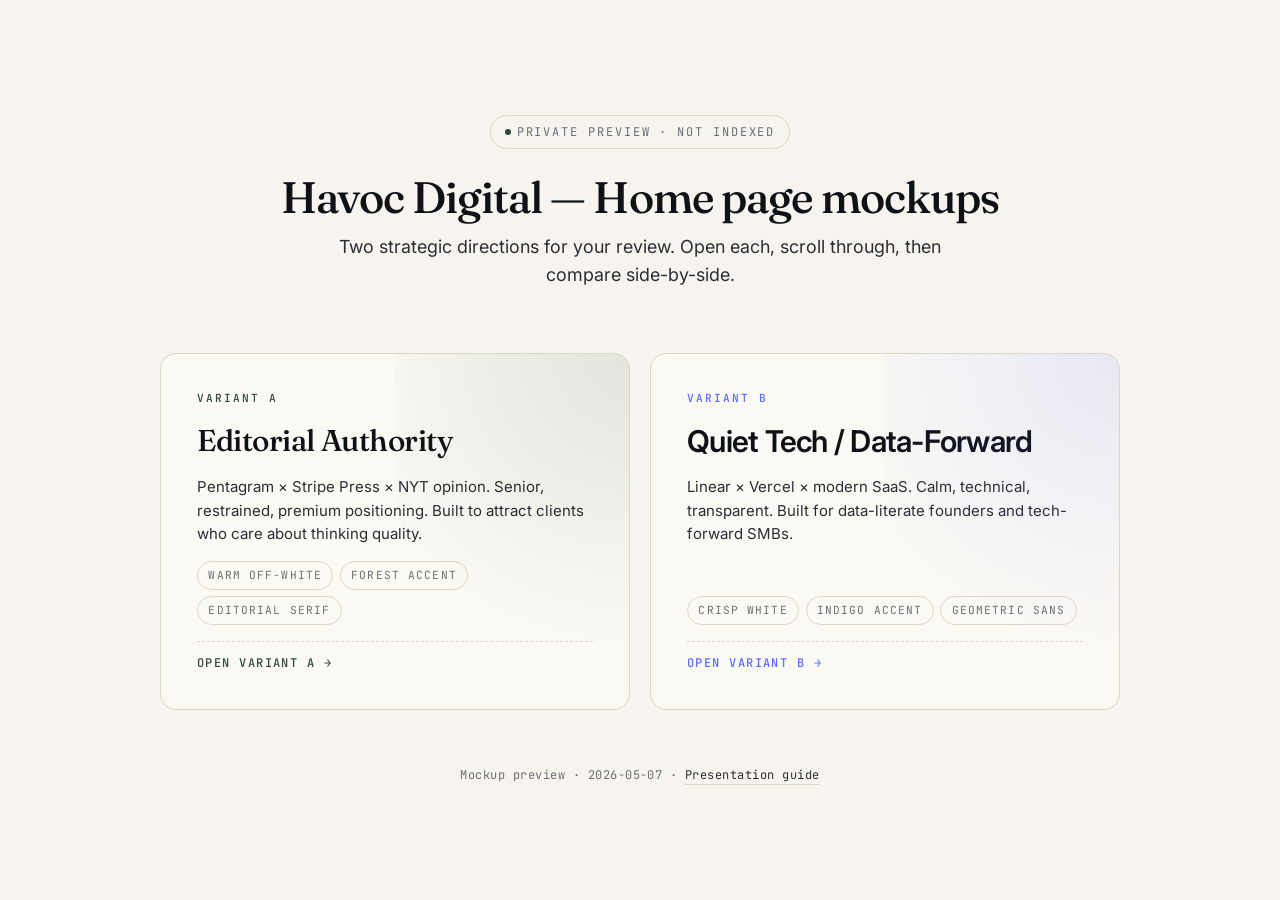
==== index.html @ 6c507b10 "feat: add landing page for client preview deploy Two-card chooser at the repo root linking to both v" ====
<!DOCTYPE html>
<html lang="en">
<head>
  <meta charset="UTF-8">
  <meta name="viewport" content="width=device-width, initial-scale=1.0">
  <meta name="robots" content="noindex, nofollow">
  <meta name="referrer" content="no-referrer">
  <title>Havoc Digital — Mockup preview</title>
  <link rel="icon" type="image/svg+xml" href="data:image/svg+xml,<svg xmlns='http://www.w3.org/2000/svg' viewBox='0 0 100 100'><rect width='100' height='100' rx='14' fill='%230E1116'/><text x='50' y='68' font-family='Georgia,serif' font-size='62' font-weight='700' text-anchor='middle' fill='white'>H</text></svg>">
  <link rel="preconnect" href="https://fonts.googleapis.com">
  <link rel="preconnect" href="https://fonts.gstatic.com" crossorigin>
  <link rel="stylesheet" href="https://fonts.googleapis.com/css2?family=Fraunces:opsz,wght@9..144,400;500;600&family=Inter:wght@400;500&family=JetBrains+Mono:wght@400;500&display=swap">
  <style>
    *,*::before,*::after { box-sizing: border-box; margin: 0; padding: 0; }
    :root {
      --bg: #F7F4EF; --ink: #0E1116; --ink-soft: #2A2D33; --ink-mute: #6B6F76;
      --rule: #DDD6C8; --bg-elev: #FBF9F4;
      --accent-a: #2F4A3A; --accent-b: #5B6CFF;
      --font-serif: 'Fraunces', Georgia, serif;
      --font-sans: 'Inter', system-ui, sans-serif;
      --font-mono: 'JetBrains Mono', monospace;
    }
    @media (prefers-color-scheme: dark) {
      :root { --bg: #0E1116; --ink: #F7F4EF; --ink-soft: #D5D2CB; --ink-mute: #8E928F; --rule: #2A2D33; --bg-elev: #15181D; }
    }
    html { background: var(--bg); color: var(--ink); font-family: var(--font-sans); -webkit-font-smoothing: antialiased; }
    body { min-height: 100dvh; display: grid; place-items: center; padding: clamp(1.5rem, 4vw, 3rem); line-height: 1.55; }

    main { width: 100%; max-width: 60rem; }
    .header { text-align: center; margin-bottom: clamp(2.5rem, 5vw, 4rem); }
    .eyebrow {
      display: inline-flex; align-items: center; gap: 0.5em;
      font-family: var(--font-mono); font-size: 0.75rem; text-transform: uppercase;
      letter-spacing: 0.16em; color: var(--ink-mute);
      padding: 0.4rem 0.875rem; border: 1px solid var(--rule); border-radius: 999px;
      margin-bottom: 1.5rem;
    }
    .eyebrow::before {
      content: ''; width: 6px; height: 6px; border-radius: 50%;
      background: var(--accent-a); box-shadow: 0 0 0 0 var(--accent-a);
      animation: pulse 2.4s ease-in-out infinite;
    }
    @keyframes pulse { 0% { box-shadow: 0 0 0 0 color-mix(in oklab, var(--accent-a) 50%, transparent); } 70% { box-shadow: 0 0 0 6px transparent; } 100% { box-shadow: 0 0 0 0 transparent; } }

    h1 {
      font-family: var(--font-serif); font-weight: 500;
      font-size: clamp(1.75rem, 1.2rem + 2vw, 2.75rem); line-height: 1.1;
      letter-spacing: -0.02em; text-wrap: balance; margin-bottom: 0.75rem;
    }
    .lede { font-size: clamp(1rem, 0.95rem + 0.3vw, 1.125rem); color: var(--ink-soft); max-width: 38rem; margin-inline: auto; text-wrap: pretty; }

    .cards {
      display: grid; gap: 1.25rem;
      grid-template-columns: 1fr;
    }
    @media (min-width: 720px) {
      .cards { grid-template-columns: 1fr 1fr; }
    }

    .card {
      background: var(--bg-elev); border: 1px solid var(--rule); border-radius: 16px;
      padding: clamp(1.5rem, 3vw, 2.25rem);
      text-decoration: none; color: inherit;
      display: flex; flex-direction: column; gap: 1rem;
      transition: border-color 240ms ease, transform 240ms ease, box-shadow 240ms ease;
      position: relative; overflow: hidden;
    }
    .card::after {
      content: ''; position: absolute; top: 0; right: 0; width: 50%; height: 100%;
      background: radial-gradient(circle at top right, var(--card-accent, transparent) 0%, transparent 70%);
      opacity: 0.12; pointer-events: none;
    }
    .card:hover { border-color: var(--card-accent); transform: translateY(-3px); box-shadow: 0 16px 36px -16px rgba(0,0,0,0.18); }
    .card:focus-visible { outline: 2px solid var(--card-accent); outline-offset: 3px; }

    .card--a { --card-accent: var(--accent-a); }
    .card--b { --card-accent: var(--accent-b); }

    .card__label {
      font-family: var(--font-mono); font-size: 0.7rem; text-transform: uppercase;
      letter-spacing: 0.18em; color: var(--card-accent); font-weight: 500;
    }
    .card__title {
      font-family: var(--font-serif); font-size: clamp(1.375rem, 1.1rem + 1vw, 1.875rem);
      font-weight: 500; line-height: 1.2; letter-spacing: -0.015em; text-wrap: balance;
    }
    .card--b .card__title { font-family: var(--font-sans); font-weight: 600; letter-spacing: -0.025em; }
    .card__desc { color: var(--ink-soft); font-size: 0.9375rem; line-height: 1.55; flex: 1; }
    .card__chips { display: flex; flex-wrap: wrap; gap: 0.4rem; }
    .chip { font-family: var(--font-mono); font-size: 0.7rem; text-transform: uppercase; letter-spacing: 0.1em; padding: 0.3rem 0.65rem; border: 1px solid var(--rule); border-radius: 999px; color: var(--ink-mute); }
    .card__cta {
      display: inline-flex; align-items: center; gap: 0.4em;
      font-family: var(--font-mono); font-size: 0.75rem; text-transform: uppercase;
      letter-spacing: 0.12em; color: var(--card-accent); font-weight: 500;
      padding-top: 0.75rem; border-top: 1px dashed var(--rule);
      transition: gap 160ms ease;
    }
    .card:hover .card__cta { gap: 0.7em; }

    .footer {
      margin-top: clamp(2.5rem, 5vw, 3.5rem); text-align: center;
      font-family: var(--font-mono); font-size: 0.75rem; letter-spacing: 0.04em;
      color: var(--ink-mute);
    }
    .footer a { color: var(--ink-soft); text-decoration: none; border-bottom: 1px solid var(--rule); padding-bottom: 1px; }
    .footer a:hover { color: var(--accent-a); border-bottom-color: var(--accent-a); }

    @media (prefers-reduced-motion: reduce) {
      *, *::before, *::after { animation-duration: 0.01ms !important; transition-duration: 0.01ms !important; }
    }
  </style>
</head>
<body>
  <main>
    <header class="header">
      <span class="eyebrow">Private preview · Not indexed</span>
      <h1>Havoc Digital — Home page mockups</h1>
      <p class="lede">Two strategic directions for your review. Open each, scroll through, then compare side-by-side.</p>
    </header>

    <section class="cards" aria-label="Mockup variants">
      <a href="./mockups/variant-a-editorial/" class="card card--a">
        <span class="card__label">Variant A</span>
        <h2 class="card__title">Editorial Authority</h2>
        <p class="card__desc">Pentagram × Stripe Press × NYT opinion. Senior, restrained, premium positioning. Built to attract clients who care about thinking quality.</p>
        <div class="card__chips">
          <span class="chip">Warm off-white</span>
          <span class="chip">Forest accent</span>
          <span class="chip">Editorial serif</span>
        </div>
        <span class="card__cta">Open Variant A →</span>
      </a>

      <a href="./mockups/variant-b-quiet-tech/" class="card card--b">
        <span class="card__label">Variant B</span>
        <h2 class="card__title">Quiet Tech / Data-Forward</h2>
        <p class="card__desc">Linear × Vercel × modern SaaS. Calm, technical, transparent. Built for data-literate founders and tech-forward SMBs.</p>
        <div class="card__chips">
          <span class="chip">Crisp white</span>
          <span class="chip">Indigo accent</span>
          <span class="chip">Geometric sans</span>
        </div>
        <span class="card__cta">Open Variant B →</span>
      </a>
    </section>

    <p class="footer">
      Mockup preview · 2026-05-07 · <a href="./mockups/README.md">Presentation guide</a>
    </p>
  </main>
</body>
</html>
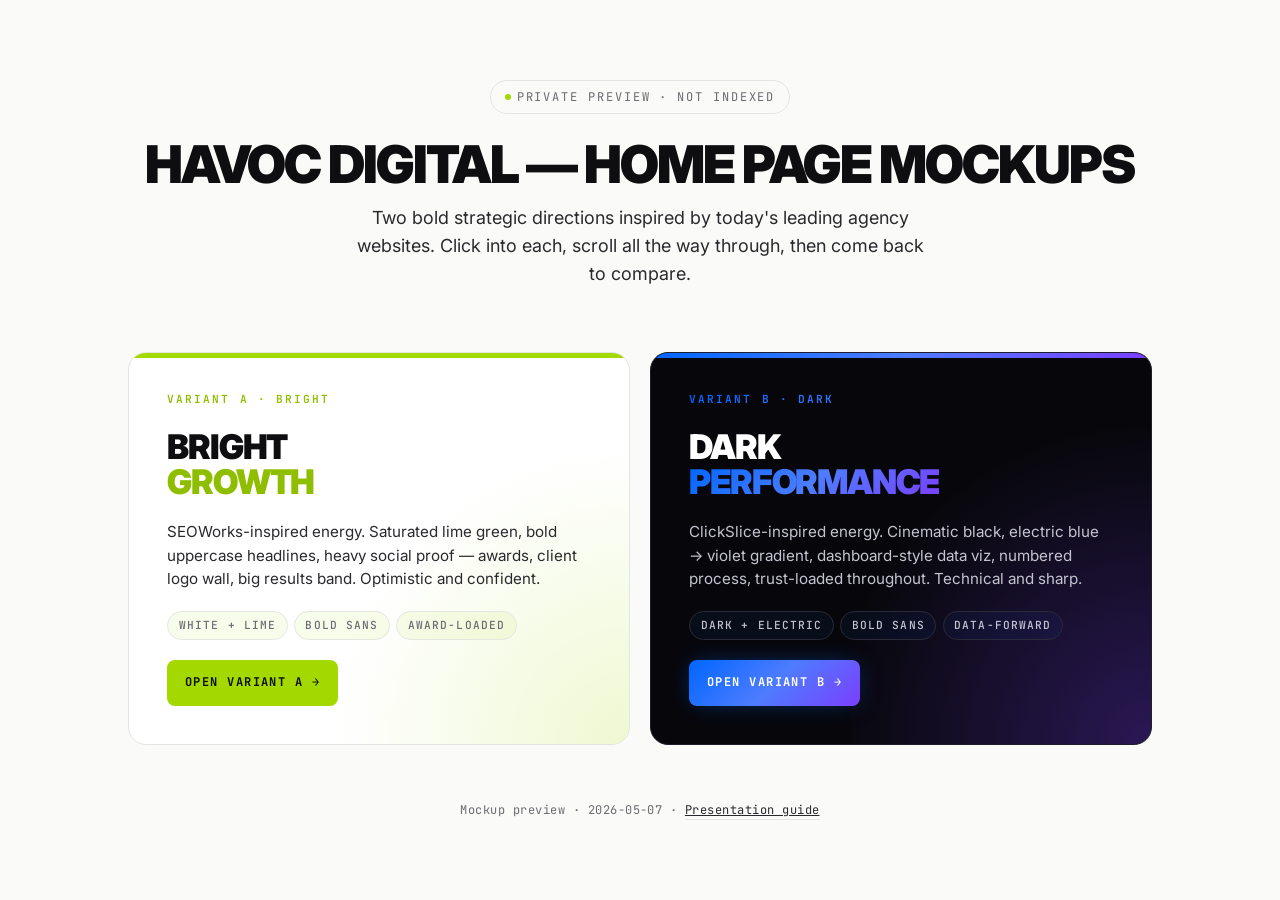
==== commit b6e18de8: "feat: rebuild both variants as bold modern-agency designs Replaced muted/calm aesthetics with compet" ====
--- a/index.html
+++ b/index.html
@@ -6,27 +6,29 @@
   <meta name="robots" content="noindex, nofollow">
   <meta name="referrer" content="no-referrer">
   <title>Havoc Digital — Mockup preview</title>
-  <link rel="icon" type="image/svg+xml" href="data:image/svg+xml,<svg xmlns='http://www.w3.org/2000/svg' viewBox='0 0 100 100'><rect width='100' height='100' rx='14' fill='%230E1116'/><text x='50' y='68' font-family='Georgia,serif' font-size='62' font-weight='700' text-anchor='middle' fill='white'>H</text></svg>">
+  <link rel="icon" type="image/svg+xml" href="data:image/svg+xml,<svg xmlns='http://www.w3.org/2000/svg' viewBox='0 0 100 100'><rect width='100' height='100' rx='14' fill='%230E0E10'/><text x='50' y='72' font-family='-apple-system,sans-serif' font-size='68' font-weight='900' text-anchor='middle' fill='%23A4D900'>H</text></svg>">
   <link rel="preconnect" href="https://fonts.googleapis.com">
   <link rel="preconnect" href="https://fonts.gstatic.com" crossorigin>
-  <link rel="stylesheet" href="https://fonts.googleapis.com/css2?family=Fraunces:opsz,wght@9..144,400;500;600&family=Inter:wght@400;500&family=JetBrains+Mono:wght@400;500&display=swap">
+  <link rel="stylesheet" href="https://fonts.googleapis.com/css2?family=Inter:wght@400;500;700;800;900&family=JetBrains+Mono:wght@400;500&display=swap">
   <style>
     *,*::before,*::after { box-sizing: border-box; margin: 0; padding: 0; }
     :root {
-      --bg: #F7F4EF; --ink: #0E1116; --ink-soft: #2A2D33; --ink-mute: #6B6F76;
-      --rule: #DDD6C8; --bg-elev: #FBF9F4;
-      --accent-a: #2F4A3A; --accent-b: #5B6CFF;
-      --font-serif: 'Fraunces', Georgia, serif;
-      --font-sans: 'Inter', system-ui, sans-serif;
+      --bg: #FAFAF8; --ink: #0E0E10; --ink-soft: #2A2A2E; --ink-mute: #6B6B72;
+      --rule: #E5E5E2; --bg-elev: #FFFFFF;
+      --lime: #A4D900; --lime-deep: #8FBE00; --lime-soft: #E8F5BC;
+      --blue: #0066FF; --violet: #7B3FFF;
+      --gradient: linear-gradient(135deg, #0066FF 0%, #4D7CFF 50%, #7B3FFF 100%);
+      --font: 'Inter', system-ui, sans-serif;
       --font-mono: 'JetBrains Mono', monospace;
+      --ease: cubic-bezier(0.2, 0.7, 0.25, 1);
     }
     @media (prefers-color-scheme: dark) {
-      :root { --bg: #0E1116; --ink: #F7F4EF; --ink-soft: #D5D2CB; --ink-mute: #8E928F; --rule: #2A2D33; --bg-elev: #15181D; }
-    }
-    html { background: var(--bg); color: var(--ink); font-family: var(--font-sans); -webkit-font-smoothing: antialiased; }
+      :root { --bg: #07070B; --ink: #FFFFFF; --ink-soft: #C4C4D0; --ink-mute: #7E7E92; --rule: #1F1F2C; --bg-elev: #0F0F15; }
+    }
+    html { background: var(--bg); color: var(--ink); font-family: var(--font); -webkit-font-smoothing: antialiased; }
     body { min-height: 100dvh; display: grid; place-items: center; padding: clamp(1.5rem, 4vw, 3rem); line-height: 1.55; }
 
-    main { width: 100%; max-width: 60rem; }
+    main { width: 100%; max-width: 64rem; }
     .header { text-align: center; margin-bottom: clamp(2.5rem, 5vw, 4rem); }
     .eyebrow {
       display: inline-flex; align-items: center; gap: 0.5em;
@@ -37,15 +39,16 @@
     }
     .eyebrow::before {
       content: ''; width: 6px; height: 6px; border-radius: 50%;
-      background: var(--accent-a); box-shadow: 0 0 0 0 var(--accent-a);
+      background: var(--lime); box-shadow: 0 0 0 0 var(--lime);
       animation: pulse 2.4s ease-in-out infinite;
     }
-    @keyframes pulse { 0% { box-shadow: 0 0 0 0 color-mix(in oklab, var(--accent-a) 50%, transparent); } 70% { box-shadow: 0 0 0 6px transparent; } 100% { box-shadow: 0 0 0 0 transparent; } }
+    @keyframes pulse { 0% { box-shadow: 0 0 0 0 rgba(164,217,0,0.5); } 70% { box-shadow: 0 0 0 6px transparent; } 100% { box-shadow: 0 0 0 0 transparent; } }
 
     h1 {
-      font-family: var(--font-serif); font-weight: 500;
-      font-size: clamp(1.75rem, 1.2rem + 2vw, 2.75rem); line-height: 1.1;
-      letter-spacing: -0.02em; text-wrap: balance; margin-bottom: 0.75rem;
+      font-family: var(--font); font-weight: 900;
+      font-size: clamp(2rem, 1.4rem + 2.5vw, 3.25rem); line-height: 1.05;
+      letter-spacing: -0.04em; text-wrap: balance; margin-bottom: 0.75rem;
+      text-transform: uppercase;
     }
     .lede { font-size: clamp(1rem, 0.95rem + 0.3vw, 1.125rem); color: var(--ink-soft); max-width: 38rem; margin-inline: auto; text-wrap: pretty; }
 
@@ -58,55 +61,117 @@
     }
 
     .card {
-      background: var(--bg-elev); border: 1px solid var(--rule); border-radius: 16px;
-      padding: clamp(1.5rem, 3vw, 2.25rem);
-      text-decoration: none; color: inherit;
-      display: flex; flex-direction: column; gap: 1rem;
-      transition: border-color 240ms ease, transform 240ms ease, box-shadow 240ms ease;
+      border-radius: 18px;
+      padding: clamp(1.75rem, 3vw, 2.5rem);
+      text-decoration: none;
+      display: flex; flex-direction: column; gap: 1.25rem;
+      transition: transform 240ms var(--ease), box-shadow 240ms var(--ease);
       position: relative; overflow: hidden;
-    }
-    .card::after {
-      content: ''; position: absolute; top: 0; right: 0; width: 50%; height: 100%;
-      background: radial-gradient(circle at top right, var(--card-accent, transparent) 0%, transparent 70%);
-      opacity: 0.12; pointer-events: none;
-    }
-    .card:hover { border-color: var(--card-accent); transform: translateY(-3px); box-shadow: 0 16px 36px -16px rgba(0,0,0,0.18); }
-    .card:focus-visible { outline: 2px solid var(--card-accent); outline-offset: 3px; }
-
-    .card--a { --card-accent: var(--accent-a); }
-    .card--b { --card-accent: var(--accent-b); }
+      min-height: 22rem;
+    }
+    .card:hover { transform: translateY(-4px); }
+    .card:focus-visible { outline: 2px solid currentColor; outline-offset: 3px; }
+
+    /* Variant A — bright lime */
+    .card--a {
+      background: var(--bg-elev);
+      border: 1.5px solid var(--rule);
+      color: var(--ink);
+    }
+    .card--a:hover { box-shadow: 0 24px 48px -16px rgba(0,0,0,0.18); border-color: var(--lime-deep); }
+    .card--a::before {
+      content: ''; position: absolute; top: 0; left: 0; right: 0; height: 5px;
+      background: var(--lime);
+    }
+    .card--a::after {
+      content: ''; position: absolute; bottom: 0; right: 0;
+      width: 60%; height: 100%;
+      background: radial-gradient(circle at bottom right, rgba(164,217,0,0.18) 0%, transparent 60%);
+      pointer-events: none;
+    }
+
+    /* Variant B — dark electric */
+    .card--b {
+      background: #07070B;
+      border: 1.5px solid #1F1F2C;
+      color: #FFFFFF;
+      position: relative;
+    }
+    .card--b:hover { box-shadow: 0 24px 48px -16px rgba(0,102,255,0.4), 0 0 0 1px rgba(0,102,255,0.4); }
+    .card--b::before {
+      content: ''; position: absolute; top: 0; left: 0; right: 0; height: 5px;
+      background: var(--gradient);
+    }
+    .card--b::after {
+      content: ''; position: absolute; bottom: 0; right: 0;
+      width: 60%; height: 100%;
+      background: radial-gradient(circle at bottom right, rgba(123,63,255,0.30) 0%, transparent 65%);
+      pointer-events: none;
+    }
 
     .card__label {
       font-family: var(--font-mono); font-size: 0.7rem; text-transform: uppercase;
-      letter-spacing: 0.18em; color: var(--card-accent); font-weight: 500;
-    }
+      letter-spacing: 0.18em; font-weight: 600;
+      position: relative; z-index: 1;
+    }
+    .card--a .card__label { color: var(--lime-deep); }
+    .card--b .card__label {
+      background: var(--gradient); -webkit-background-clip: text; background-clip: text;
+      -webkit-text-fill-color: transparent; color: transparent;
+    }
+
     .card__title {
-      font-family: var(--font-serif); font-size: clamp(1.375rem, 1.1rem + 1vw, 1.875rem);
-      font-weight: 500; line-height: 1.2; letter-spacing: -0.015em; text-wrap: balance;
-    }
-    .card--b .card__title { font-family: var(--font-sans); font-weight: 600; letter-spacing: -0.025em; }
-    .card__desc { color: var(--ink-soft); font-size: 0.9375rem; line-height: 1.55; flex: 1; }
-    .card__chips { display: flex; flex-wrap: wrap; gap: 0.4rem; }
-    .chip { font-family: var(--font-mono); font-size: 0.7rem; text-transform: uppercase; letter-spacing: 0.1em; padding: 0.3rem 0.65rem; border: 1px solid var(--rule); border-radius: 999px; color: var(--ink-mute); }
+      font-family: var(--font); font-weight: 900;
+      font-size: clamp(1.5rem, 1.2rem + 1.2vw, 2.125rem);
+      line-height: 1.05; letter-spacing: -0.035em; text-wrap: balance;
+      text-transform: uppercase;
+      position: relative; z-index: 1;
+    }
+    .card--a .card__title em { color: var(--lime-deep); font-style: normal; }
+    .card--b .card__title em {
+      background: var(--gradient); -webkit-background-clip: text; background-clip: text;
+      -webkit-text-fill-color: transparent; color: transparent; font-style: normal;
+    }
+
+    .card__desc {
+      font-size: 0.95rem; line-height: 1.55; flex: 1;
+      position: relative; z-index: 1;
+    }
+    .card--a .card__desc { color: var(--ink-soft); }
+    .card--b .card__desc { color: #C4C4D0; }
+
+    .card__chips { display: flex; flex-wrap: wrap; gap: 0.4rem; position: relative; z-index: 1; }
+    .chip {
+      font-family: var(--font-mono); font-size: 0.7rem; text-transform: uppercase; letter-spacing: 0.1em;
+      padding: 0.3rem 0.65rem; border-radius: 999px; font-weight: 500;
+    }
+    .card--a .chip { border: 1px solid var(--rule); color: var(--ink-mute); background: rgba(164,217,0,0.08); }
+    .card--b .chip { border: 1px solid #2A2A38; color: #C4C4D0; background: rgba(0,102,255,0.06); }
+
     .card__cta {
       display: inline-flex; align-items: center; gap: 0.4em;
       font-family: var(--font-mono); font-size: 0.75rem; text-transform: uppercase;
-      letter-spacing: 0.12em; color: var(--card-accent); font-weight: 500;
-      padding-top: 0.75rem; border-top: 1px dashed var(--rule);
-      transition: gap 160ms ease;
-    }
-    .card:hover .card__cta { gap: 0.7em; }
+      letter-spacing: 0.12em; font-weight: 700;
+      padding: 0.85rem 1.1rem; border-radius: 8px;
+      transition: gap 160ms var(--ease), transform 160ms var(--ease);
+      align-self: flex-start; margin-top: auto;
+      position: relative; z-index: 1;
+    }
+    .card--a .card__cta { background: var(--lime); color: var(--ink); }
+    .card--a:hover .card__cta { gap: 0.7em; background: var(--ink); color: var(--lime); }
+    .card--b .card__cta { background: var(--gradient); color: #FFFFFF; box-shadow: 0 0 24px -6px rgba(0,102,255,0.5); }
+    .card--b:hover .card__cta { gap: 0.7em; }
 
     .footer {
       margin-top: clamp(2.5rem, 5vw, 3.5rem); text-align: center;
       font-family: var(--font-mono); font-size: 0.75rem; letter-spacing: 0.04em;
       color: var(--ink-mute);
     }
-    .footer a { color: var(--ink-soft); text-decoration: none; border-bottom: 1px solid var(--rule); padding-bottom: 1px; }
-    .footer a:hover { color: var(--accent-a); border-bottom-color: var(--accent-a); }
+    .footer a { color: var(--ink-soft); border-bottom: 1px solid var(--rule); padding-bottom: 1px; }
+    .footer a:hover { color: var(--lime-deep); border-bottom-color: var(--lime-deep); }
 
     @media (prefers-reduced-motion: reduce) {
-      *, *::before, *::after { animation-duration: 0.01ms !important; transition-duration: 0.01ms !important; }
+      *,*::before,*::after { animation-duration: 0.01ms !important; transition-duration: 0.01ms !important; }
     }
   </style>
 </head>
@@ -115,33 +180,35 @@
     <header class="header">
       <span class="eyebrow">Private preview · Not indexed</span>
       <h1>Havoc Digital — Home page mockups</h1>
-      <p class="lede">Two strategic directions for your review. Open each, scroll through, then compare side-by-side.</p>
+      <p class="lede">Two bold strategic directions inspired by today's leading agency websites. Click into each, scroll all the way through, then come back to compare.</p>
     </header>
 
     <section class="cards" aria-label="Mockup variants">
+
       <a href="./mockups/variant-a-editorial/" class="card card--a">
-        <span class="card__label">Variant A</span>
-        <h2 class="card__title">Editorial Authority</h2>
-        <p class="card__desc">Pentagram × Stripe Press × NYT opinion. Senior, restrained, premium positioning. Built to attract clients who care about thinking quality.</p>
+        <span class="card__label">Variant A · Bright</span>
+        <h2 class="card__title">Bright<br><em>Growth</em></h2>
+        <p class="card__desc">SEOWorks-inspired energy. Saturated lime green, bold uppercase headlines, heavy social proof — awards, client logo wall, big results band. Optimistic and confident.</p>
         <div class="card__chips">
-          <span class="chip">Warm off-white</span>
-          <span class="chip">Forest accent</span>
-          <span class="chip">Editorial serif</span>
+          <span class="chip">White + lime</span>
+          <span class="chip">Bold sans</span>
+          <span class="chip">Award-loaded</span>
         </div>
         <span class="card__cta">Open Variant A →</span>
       </a>
 
       <a href="./mockups/variant-b-quiet-tech/" class="card card--b">
-        <span class="card__label">Variant B</span>
-        <h2 class="card__title">Quiet Tech / Data-Forward</h2>
-        <p class="card__desc">Linear × Vercel × modern SaaS. Calm, technical, transparent. Built for data-literate founders and tech-forward SMBs.</p>
+        <span class="card__label">Variant B · Dark</span>
+        <h2 class="card__title">Dark<br><em>Performance</em></h2>
+        <p class="card__desc">ClickSlice-inspired energy. Cinematic black, electric blue → violet gradient, dashboard-style data viz, numbered process, trust-loaded throughout. Technical and sharp.</p>
         <div class="card__chips">
-          <span class="chip">Crisp white</span>
-          <span class="chip">Indigo accent</span>
-          <span class="chip">Geometric sans</span>
+          <span class="chip">Dark + electric</span>
+          <span class="chip">Bold sans</span>
+          <span class="chip">Data-forward</span>
         </div>
         <span class="card__cta">Open Variant B →</span>
       </a>
+
     </section>
 
     <p class="footer">
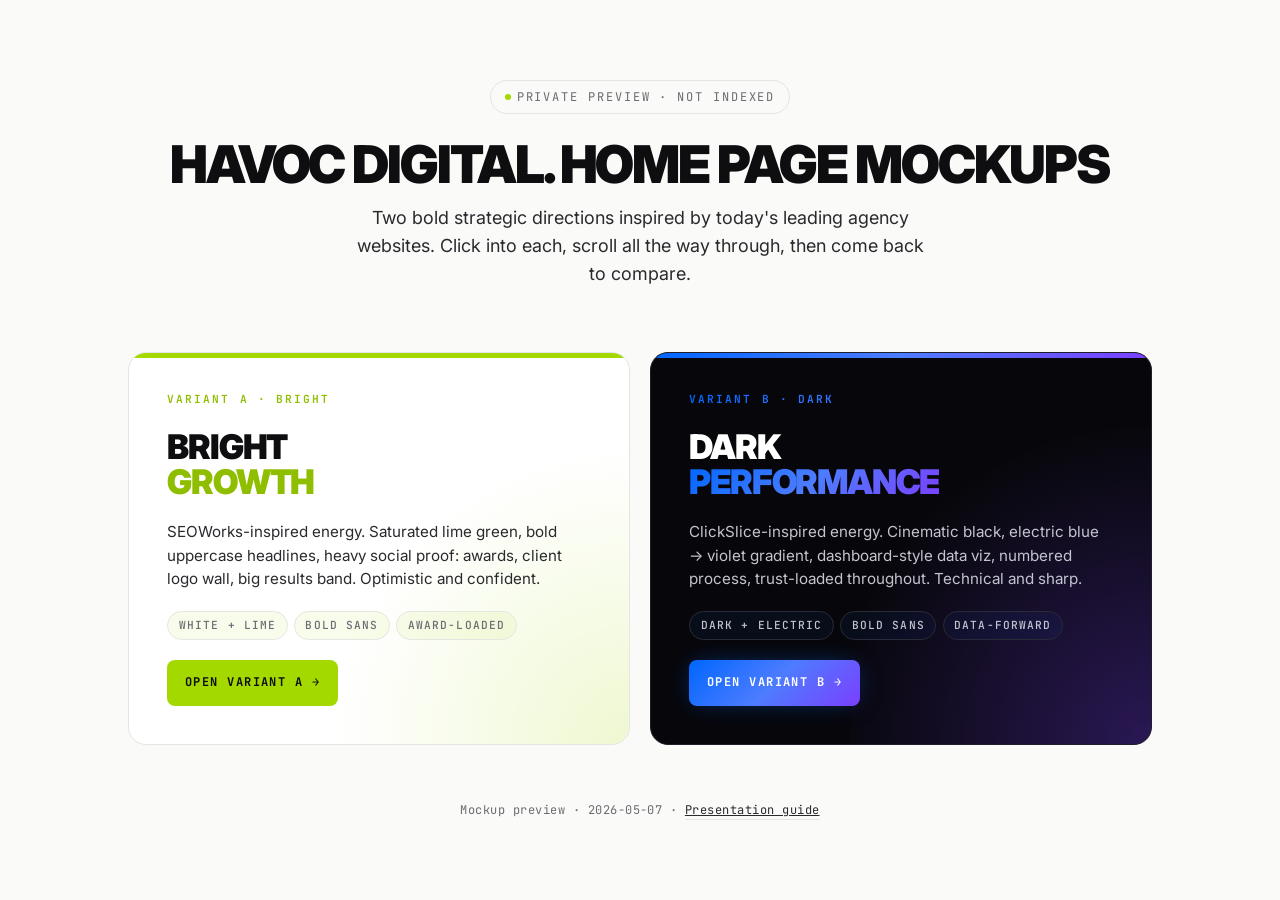
==== commit 8b15cb46: "fix: remove all em dashes, emojis, and AI-tell phrasing Applied humanizer skill principles to both v" ====
--- a/index.html
+++ b/index.html
@@ -5,7 +5,7 @@
   <meta name="viewport" content="width=device-width, initial-scale=1.0">
   <meta name="robots" content="noindex, nofollow">
   <meta name="referrer" content="no-referrer">
-  <title>Havoc Digital — Mockup preview</title>
+  <title>Havoc Digital. Mockup preview</title>
   <link rel="icon" type="image/svg+xml" href="data:image/svg+xml,<svg xmlns='http://www.w3.org/2000/svg' viewBox='0 0 100 100'><rect width='100' height='100' rx='14' fill='%230E0E10'/><text x='50' y='72' font-family='-apple-system,sans-serif' font-size='68' font-weight='900' text-anchor='middle' fill='%23A4D900'>H</text></svg>">
   <link rel="preconnect" href="https://fonts.googleapis.com">
   <link rel="preconnect" href="https://fonts.gstatic.com" crossorigin>
@@ -72,7 +72,7 @@
     .card:hover { transform: translateY(-4px); }
     .card:focus-visible { outline: 2px solid currentColor; outline-offset: 3px; }
 
-    /* Variant A — bright lime */
+    /* Variant A: bright lime */
     .card--a {
       background: var(--bg-elev);
       border: 1.5px solid var(--rule);
@@ -90,7 +90,7 @@
       pointer-events: none;
     }
 
-    /* Variant B — dark electric */
+    /* Variant B: dark electric */
     .card--b {
       background: #07070B;
       border: 1.5px solid #1F1F2C;
@@ -179,7 +179,7 @@
   <main>
     <header class="header">
       <span class="eyebrow">Private preview · Not indexed</span>
-      <h1>Havoc Digital — Home page mockups</h1>
+      <h1>Havoc Digital. Home page mockups</h1>
       <p class="lede">Two bold strategic directions inspired by today's leading agency websites. Click into each, scroll all the way through, then come back to compare.</p>
     </header>
 
@@ -188,7 +188,7 @@
       <a href="./mockups/variant-a-editorial/" class="card card--a">
         <span class="card__label">Variant A · Bright</span>
         <h2 class="card__title">Bright<br><em>Growth</em></h2>
-        <p class="card__desc">SEOWorks-inspired energy. Saturated lime green, bold uppercase headlines, heavy social proof — awards, client logo wall, big results band. Optimistic and confident.</p>
+        <p class="card__desc">SEOWorks-inspired energy. Saturated lime green, bold uppercase headlines, heavy social proof: awards, client logo wall, big results band. Optimistic and confident.</p>
         <div class="card__chips">
           <span class="chip">White + lime</span>
           <span class="chip">Bold sans</span>
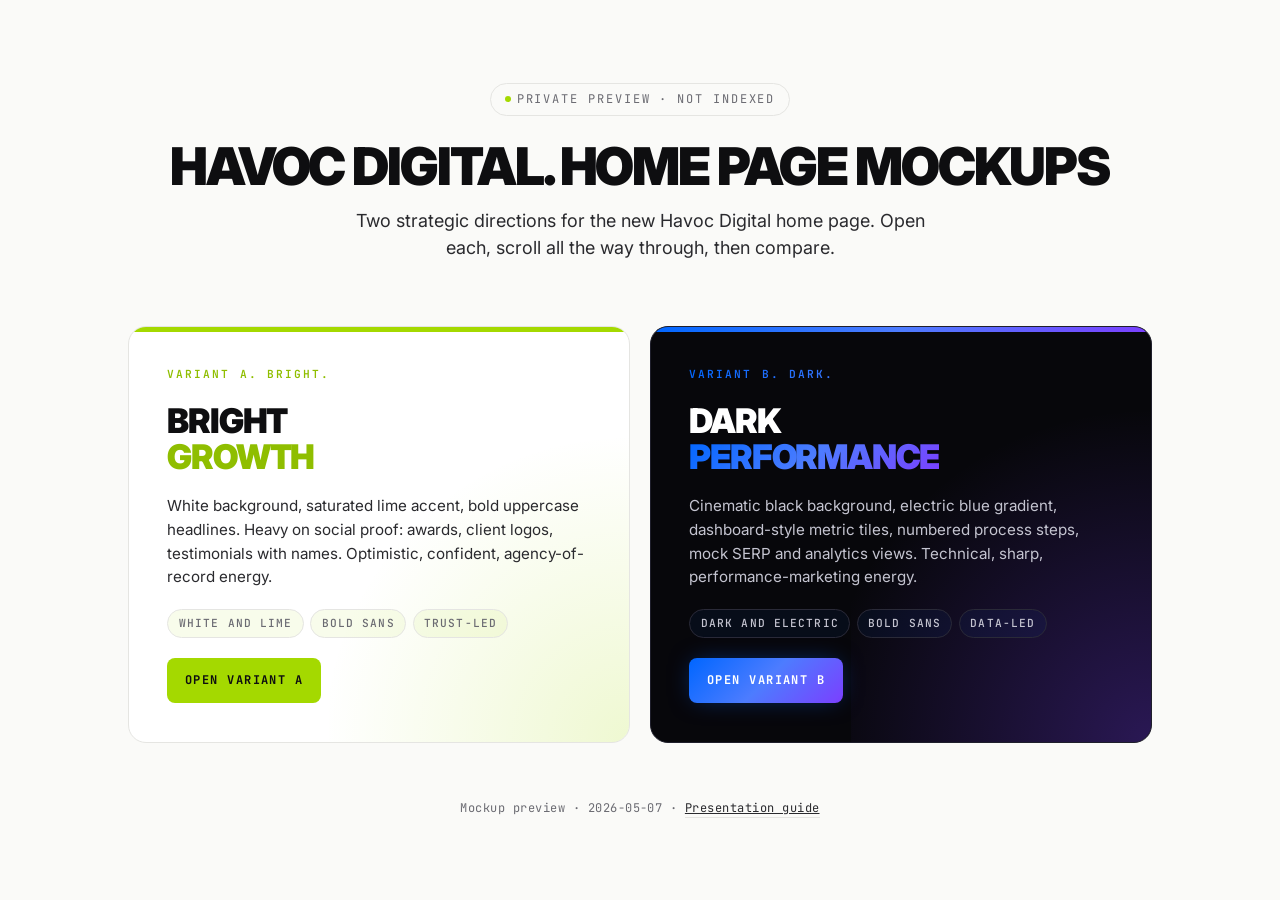
==== commit cf76572d: "fix: original copy, marketing terminology, real Unsplash images Replaced competitor-borrowed phrasin" ====
--- a/index.html
+++ b/index.html
@@ -180,33 +180,33 @@
     <header class="header">
       <span class="eyebrow">Private preview · Not indexed</span>
       <h1>Havoc Digital. Home page mockups</h1>
-      <p class="lede">Two bold strategic directions inspired by today's leading agency websites. Click into each, scroll all the way through, then come back to compare.</p>
+      <p class="lede">Two strategic directions for the new Havoc Digital home page. Open each, scroll all the way through, then compare.</p>
     </header>
 
     <section class="cards" aria-label="Mockup variants">
 
       <a href="./mockups/variant-a-editorial/" class="card card--a">
-        <span class="card__label">Variant A · Bright</span>
+        <span class="card__label">Variant A. Bright.</span>
         <h2 class="card__title">Bright<br><em>Growth</em></h2>
-        <p class="card__desc">SEOWorks-inspired energy. Saturated lime green, bold uppercase headlines, heavy social proof: awards, client logo wall, big results band. Optimistic and confident.</p>
+        <p class="card__desc">White background, saturated lime accent, bold uppercase headlines. Heavy on social proof: awards, client logos, testimonials with names. Optimistic, confident, agency-of-record energy.</p>
         <div class="card__chips">
-          <span class="chip">White + lime</span>
+          <span class="chip">White and lime</span>
           <span class="chip">Bold sans</span>
-          <span class="chip">Award-loaded</span>
+          <span class="chip">Trust-led</span>
         </div>
-        <span class="card__cta">Open Variant A →</span>
+        <span class="card__cta">Open Variant A</span>
       </a>
 
       <a href="./mockups/variant-b-quiet-tech/" class="card card--b">
-        <span class="card__label">Variant B · Dark</span>
+        <span class="card__label">Variant B. Dark.</span>
         <h2 class="card__title">Dark<br><em>Performance</em></h2>
-        <p class="card__desc">ClickSlice-inspired energy. Cinematic black, electric blue → violet gradient, dashboard-style data viz, numbered process, trust-loaded throughout. Technical and sharp.</p>
+        <p class="card__desc">Cinematic black background, electric blue gradient, dashboard-style metric tiles, numbered process steps, mock SERP and analytics views. Technical, sharp, performance-marketing energy.</p>
         <div class="card__chips">
-          <span class="chip">Dark + electric</span>
+          <span class="chip">Dark and electric</span>
           <span class="chip">Bold sans</span>
-          <span class="chip">Data-forward</span>
+          <span class="chip">Data-led</span>
         </div>
-        <span class="card__cta">Open Variant B →</span>
+        <span class="card__cta">Open Variant B</span>
       </a>
 
     </section>
